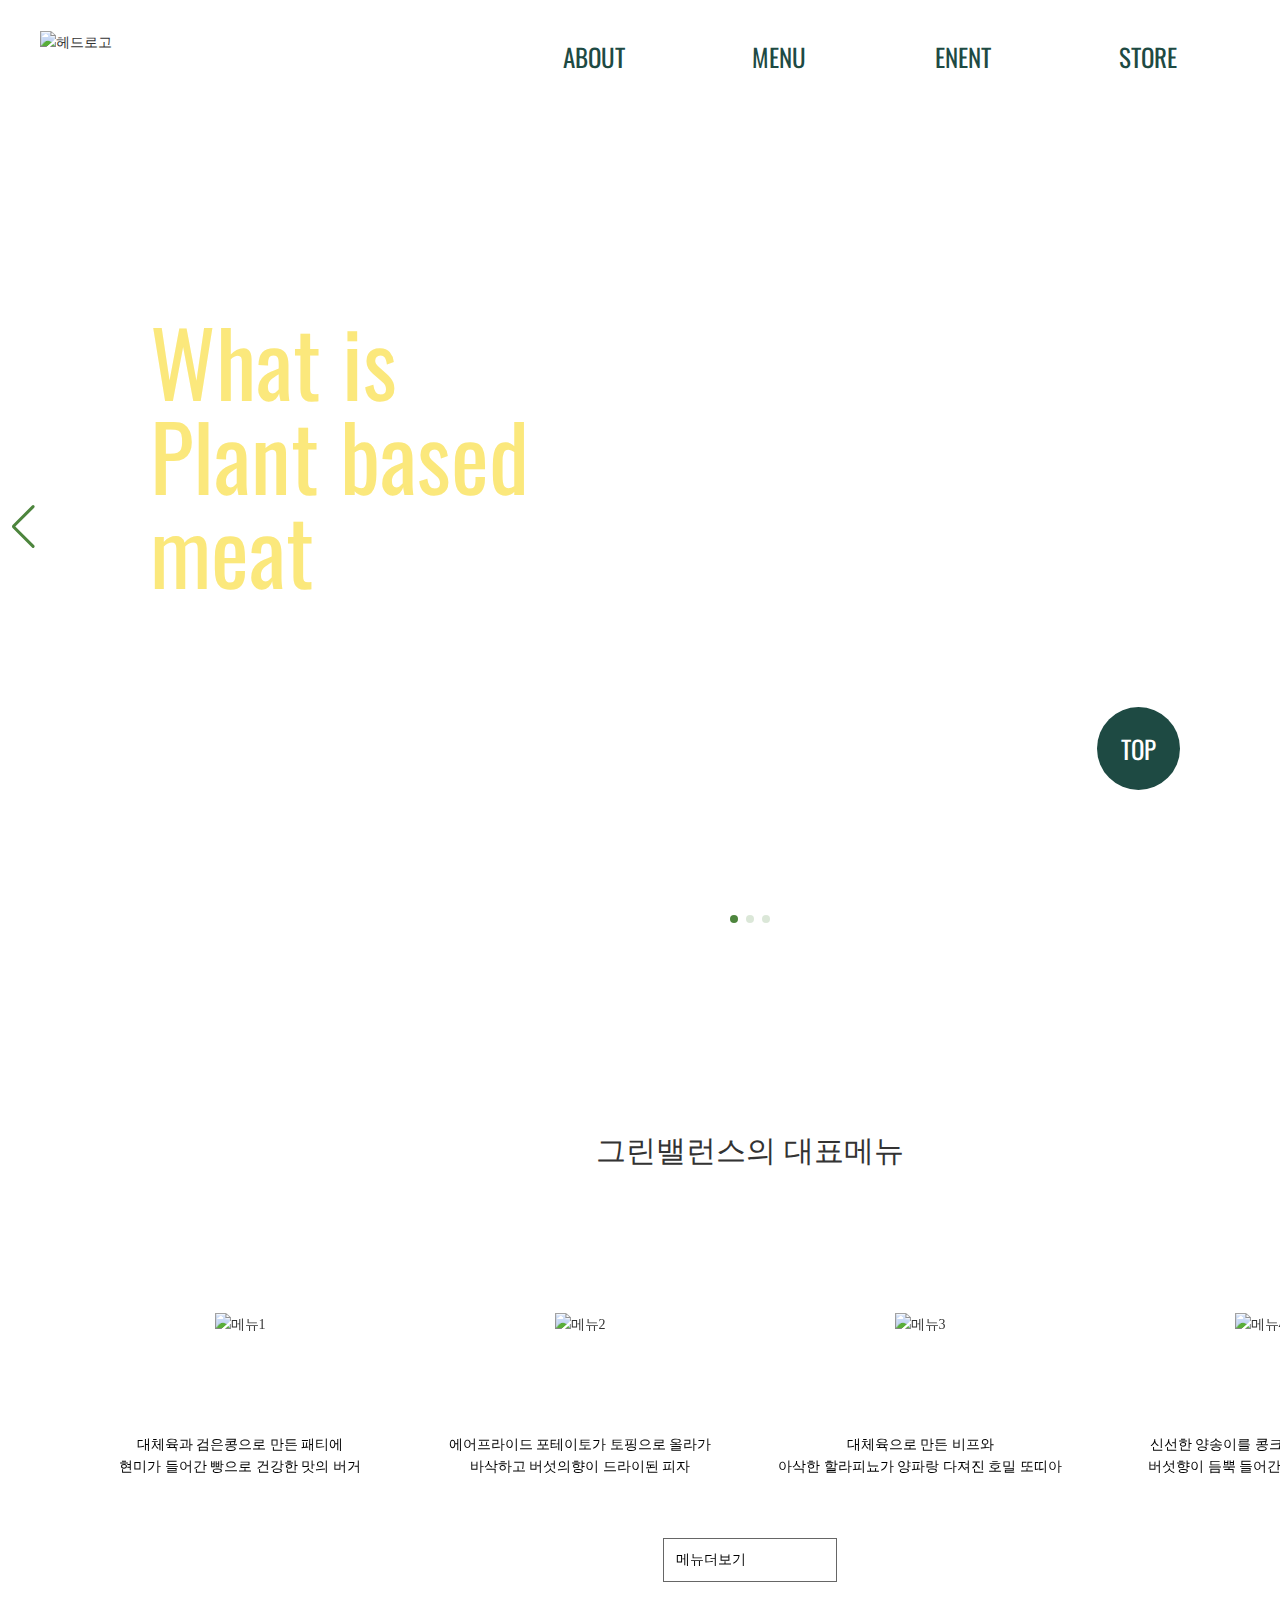
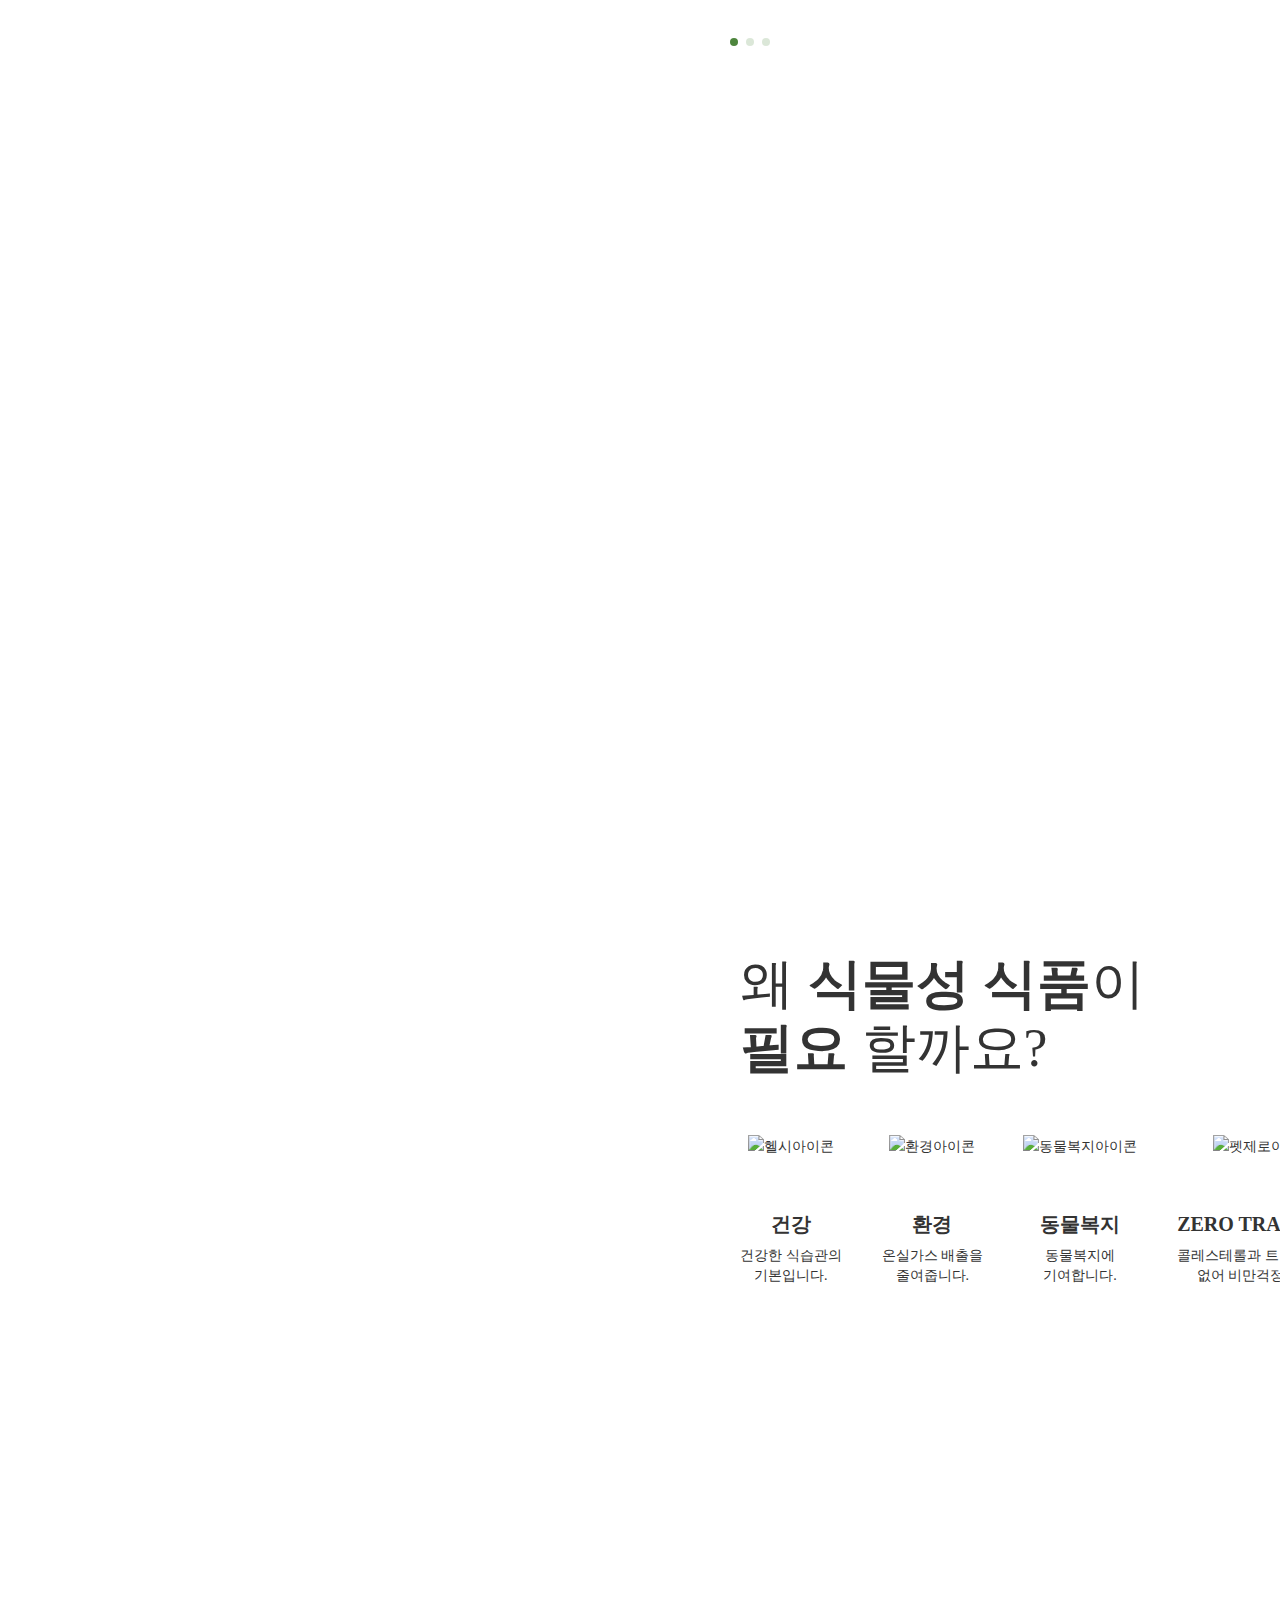
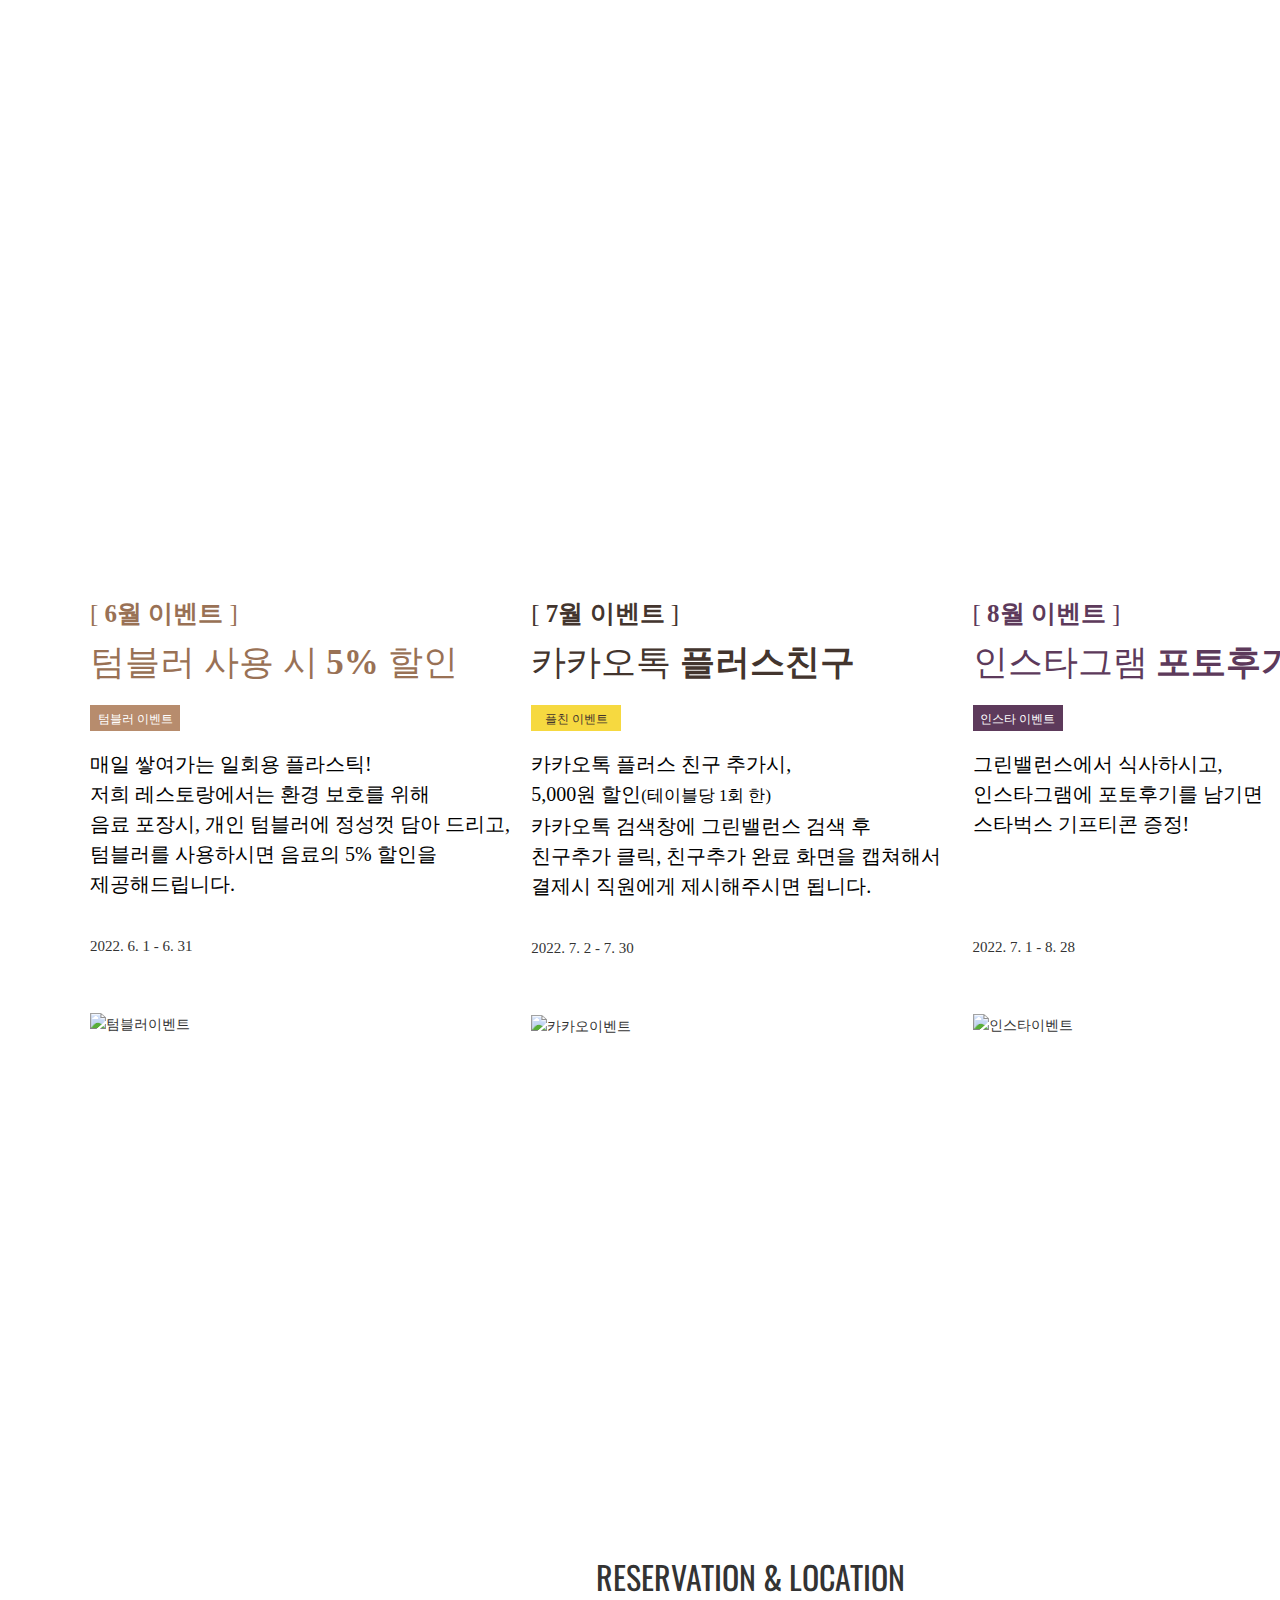
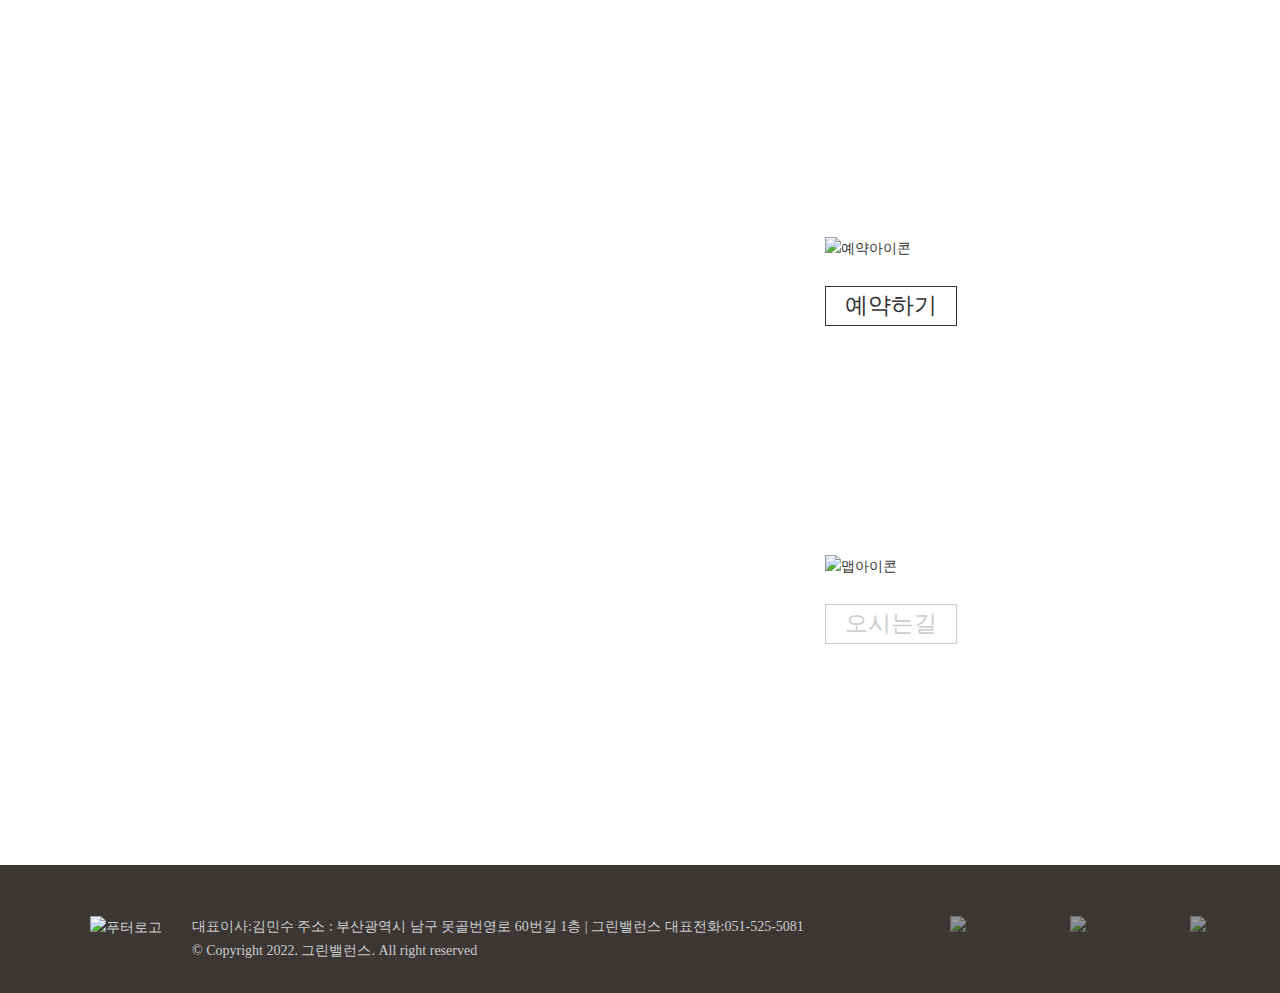
==== index.html @ 31f9ee9e "Add files via upload" ====
<!DOCTYPE html>
<html lang="KO">
<head>
    <meta charset="UTF-8">
    <meta http-equiv="X-UA-Compatible" content="IE=edge">
    <meta name="viewport" content="width=1500">
    <title>그린밸런스</title>

    <!-- Link Swiper's CSS -->
    <link rel="stylesheet" href="https://unpkg.com/swiper/swiper-bundle.min.css" />
    <link rel="shortcut icon" href="images/logo_favicon.png" type="image/x-icon">
    <link rel="preconnect" href="https://fonts.googleapis.com">
    <link rel="preconnect" href="https://fonts.gstatic.com" crossorigin>
    <link href='https://spoqa.github.io/spoqa-han-sans/css/SpoqaHanSansNeo.css' rel='stylesheet' type='text/css'>
    <link href="https://fonts.googleapis.com/css2?family=Gowun+Batang:wght@400;700&family=Oswald:wght@200;300;400;500;600;700&display=swap" 
    rel="stylesheet">
    <!-- aos적용하기 -->
    <link href="https://unpkg.com/aos@2.3.1/dist/aos.css" rel="stylesheet">
    <script src="https://unpkg.com/aos@2.3.1/dist/aos.js"></script>
    <!-- 내 스타일적용은 항상 마직막으로 -->
    <link rel="stylesheet" href="css/main.css">
  </head>
<body>
  <div id="head">
    <div id="head_inner" >
        <div class="logo">
          <a href="index.html"><img src="images/head_logo.png" alt="헤드로고"></a>
        </div><!-- logo -->
        <ul class="gnb clearfix">
            <li><a href="about.html">ABOUT<div class="solid"></div></a>
              <!-- 서브메뉴만들기, a태그 뒤에 만듭니다. -->
              <ul class="sub">
                <li><a href="about.html#b_story">브랜드 스토리</a></li>
                <li><a href="about.html#concept">브랜드 컨셉</a></li>
              </ul>
            </li>
            <li><a href="menu.html">MENU<div class="solid"></div></a>
              <ul class="sub">
                <li><a href="menu.html#sp_menu">스페셜 메뉴</a></li>
                <li><a href="menu.html#main_menu">메인 메뉴</a></li>
                <li><a href="menu.html#beverage">음료 메뉴</a></li>
              </ul>    
            </li>
            <li><a href="event.html">ENENT<div class="solid"></div></a>
            </li>
            <li><a href="store.html">STORE<div class="solid"></div></a>
              <ul class="sub">
                <li><a href="store.html#time">예약하기</a></li>
                <li><a href="store.html#map">오시는 길</a></li>
              </ul>
            </li>
        </ul><!-- gnb -->
    </div><!-- head_inner, 마진오토 -->
</div><!-- head, bg:c -->

    <div class="swiper mb">
        <div class="swiper-wrapper">
          <div class="swiper-slide mb1"><!-- What is~ -->
            <div class="title_box1">
                <h1 class="mb_title">What is <br>
                    Plant based <br>
                    meat</h1>
                <p class="mb_btn"><a href="about.html">VIEW MORE</a></p>
            </div>
        </div><!-- mb1 -->
          <div class="swiper-slide mb2"><!-- 긴가로형, 혁신푸드 -->
            <div class="title_box2">
                <h3 class="sub_title">STANDARDS of SUSTAINABLE</h3>
                <h1 class="mb_title2">건강과 환경의 가치를 지키는 <br>
                    식물성 혁신푸드로 세상을 바꾸는 시간을 <br>
                    선물합니다</h1>
                <p class="mb_btn"><a href="about.html">VIEW MORE</a></p>
            </div>
            </div> <!-- mb2 -->
            <div class="swiper-slide mb3"><!-- 여자모델  -->
              <div class="title_box2">
                  <h1 class="mb_title2">내 몸의 건강을 위한<br>
                    HEALTHY FOOD</h1>                  
                    <h4>식물성 단백질에는 불포화지방도 많이 들어 있는데 <br>
                        혈당을 낮춰 당뇨 및 고혈압, 고지혈증, 심장병 등을 <br>
                        예방하는 데 효과적이다. </h4>
                  <p class="mb_btn"><a href="about.html">VIEW MORE</a></p>
              </div>
              </div> <!-- mb3 -->
          </div><!-- swiper-wrapper -->
        <div class="swiper-button-next"></div>
        <div class="swiper-button-prev"></div>
        <div class="swiper-pagination"></div>        
      </div><!-- swiper mb -->

      <div id="menu">
        <h2 class="title">그린밸런스의 대표메뉴</h2>
        <div class="swiper menu clearfix">
          <div class="swiper-wrapper clearfix">
            <div class="swiper-slide main1"><img src="images/main_menu1.png" alt="메뉴1">
              <h3 class="m_title">대체육 버거</h3>
              <p>
                대체육과 검은콩으로 만든 패티에<br>
                현미가 들어간 빵으로 건강한 맛의 버거
              </p>
            </div>
            <div class="swiper-slide main2"><img src="images/main_menu2.png" alt="메뉴2">
              <h3 class="m_title">포테이토 머슈롬 피자</h3>
              <p>
                에어프라이드 포테이토가 토핑으로 올라가<br>
                바삭하고 버섯의향이 드라이된 피자
              </p>
            </div>
            <div class="swiper-slide main3"><img src="images/main_menu3.png" alt="메뉴3">
              <h3 class="m_title">대체육 비프 또띠아</h3>
              <p>
                대체육으로 만든 비프와<br>
                아삭한 할라피뇨가 양파랑 다져진 호밀 또띠아
              </p>
            </div>
            <div class="swiper-slide main4"><img src="images/main_menu4.png" alt="메뉴4">
              <h3 class="m_title">양송이 크림스프</h3>
              <p>
                신선한 양송이를 콩크림을 끓여내어<br>
                버섯향이 듬뿍 들어간 정성스런 스프
              </p>
            </div>
            <div class="swiper-slide main5"><img src="images/main_menu5.png" alt="메뉴5">
              <h3 class="m_title">대체육 치킨 샐러드</h3>
              <p>
                대체육 치킨이 진짜 치킨같은 식감으로<br>
                다이어터들에게 영양만점 다이어트 푸드로
              </p>
            </div>
            <div class="swiper-slide main6"><img src="images/main_menu6.png" alt="메뉴6">
              <h3 class="m_title">잉글리쉬 블랙퍼스트</h3>
              <p>
                대체육 소시지와 베네딕트 에그,<br>
                토마토를 통채로 구워낸 영양만점 브런치
              </p>
            </div>
        </div> <!-- swiper-wrapper -->
        <div class="swiper-pagination"></div>
        <p>
          <a href="menu.html" class="menu_btn">메뉴더보기</a>
        </p>
    </div><!-- swiper menu -->
    </div><!-- menu -->
    <div id="main_event">
    </div><!-- main_event -->
    <div id="slogan" class="clearfix"><!-- 왜 식물성 식품이 필요하할까? -->
        <div class="s_img">
            <img src="images/avocado.png" alt="아보카도이미지"
            data-aos="zoom-out-right" data-aos-duration="1000" data-aos-delay="100">
        </div><!-- s_img -->
        <div class="s_text">
            <h2>왜 <span>식물성 식품</span>이<br>
                <span>필요</span> 할까요?</h2>
            <ul class="icon">
                <li>
                    <a href="#"><img src="images/healthy_icon.png" alt="헬시아이콘">
                    <h4>건강</h4>
                    <p>건강한 식습관의<br> 
                        기본입니다.</p>
                    </a>
                </li>
                <li>
                    <a href="#"><img src="images/eco_icon.png" alt="환경아이콘">
                    <h4>환경</h4>
                    <p>온실가스 배출을<br> 
                        줄여줍니다.</p>
                    </a>
                </li>
                <li>
                    <a href="#"><img src="images/animalcare_icon.png" alt="동물복지아이콘">
                    <h4>동물복지</h4>
                    <p>동물복지에<br>
                        기여합니다.</p>
                    </a>
                </li>
                <li>
                    <a href="#"><img src="images/fatzero_icon.png" alt="펫제로아이콘">
                    <h4>ZERO TRANS FAT</h4>
                     <p>콜레스테롤과 트렌스지방이<br>
                        없어 비만걱정 ZERO!</p>
                    </a>
                </li>
            </ul><!-- icon -->
        </div><!-- s_text -->
    </div><!-- slogan -->
    <div id="main_slogan"></div><!-- main_slogan -->
    <div id="event"><!-- sns이벤트 배너 -->
      <ul class="cleaefix">
        <li id="zero">
          <p class="event">[<span> 6월 이벤트 </span>]</p>
          <h1 class="e_title">텀블러 사용 시 <span class="bold">5%</span> 할인</h1>
          <p class="box">텀블러 이벤트</p>
          <p class="text">매일 쌓여가는 일회용 플라스틱! <br>
            저희 레스토랑에서는 환경 보호를 위해 <br>
            음료 포장시, 개인 텀블러에 정성껏 담아 드리고, <br>
            텀블러를 사용하시면 음료의 5% 할인을 <br>
            제공해드립니다.</p>
          <p class="date">2022. 6. 1 - 6. 31</p>
          <a href="event.html"><img src="images/event_zero.png" alt="텀블러이벤트"></a>
        </li>
        <li id="kakao">
          <p class="event">[<span> 7월 이벤트 </span>]</p>
          <h1 class="e_title">카카오톡 <span class="bold">플러스친구</span></h1>
          <p class="box">플친 이벤트</p>
          <p class="text">카카오톡 플러스 친구 추가시,<br>
            5,000원 할인<small>(테이블당 1회 한)</small> <br>
            카카오톡 검색창에 그린밸런스 검색 후<br>
            친구추가 클릭, 친구추가 완료 화면을 캡쳐해서<br>
            결제시 직원에게 제시해주시면 됩니다.</p>
          <p class="date">2022. 7. 2 - 7. 30</p>
          <a href="event.html"><img src="images/event_kakako.png" alt="카카오이벤트"></a>
        </li>
        <li id="insta">
          <p class="event">[<span> 8월 이벤트 </span>]</p>
          <h1 class="e_title">인스타그램 <span class="bold">포토후기</span> 이벤트</h1>
          <p class="box">인스타 이벤트</p>
          <p class="text">그린밸런스에서 식사하시고,<br>
            인스타그램에 포토후기를 남기면<br>
            스타벅스 기프티콘 증정!</p>
          <p class="date">2022. 7. 1 - 8. 28</p>
          <a href="event.html"><img src="images/event_insta.png" alt="인스타이벤트"></a>
        </li>
      </ul>
    </div><!-- event, m:a -->

    <div id="store" class="clearfix"><!-- 예약 및 장소 -->
      <div id="store_inner" >
        <h2>RESERVATION & LOCATION</h2>
        <div class="restaurant">
          <a href="#"></a>
        </div>
        <ul class>
          <li class="reserv">
            <img src="images/reserv_icon.png" alt="예약아이콘"><a href="store.html#time" class="btn3">예약하기</a>
          </li>
          <li class="map">
            <img src="images/map_icon.png" alt="맵아이콘"><a href="store.html#map" class="btn4">오시는길</a>
          </li>
        </ul>
      </div><!-- store_inner, p기준-->
    </div><!-- store, m:a -->

    <div id="footer">
      <div id="footer_inner" class="clearfix">
        <!-- <div class="top"><a href="#"><img src="images/top_btn.png" alt="탑버튼"></a></div> -->
        <div class="top"><a href="#">TOP</a></div>
        <ul class="logo">
          <li><img src="images/footer_logo.png" alt="푸터로고"></li>
          <li>대표이사:김민수  주소 : 부산광역시 남구 못골번영로 60번길 1층 | 그린밸런스 대표전화:051-525-5081 <br>
           © Copyright 2022. 그린밸런스. All right reserved</li>
        </ul><!-- logo -->
        <ul class="footer_icon">
          <li><a href="#"><img src="images/insta_icon.png" alt="인스타이이콘"></a></li>
          <li><a href="#"><img src="images/youtube_icon.png" alt="유투브이이콘"></a></li>
          <li><a href="#"><img src="images/ch_icon.png" alt="체널이이콘"></a></li>
          <li><a href="#"><img src="images/face_icon.png" alt="페이스북이이콘"></a></li>
        </ul><!-- footer_icon -->
      </div><!-- footer_inner -->
    </div><!-- footer -->

      <!-- Swiper JS -->
  <script src="https://unpkg.com/swiper/swiper-bundle.min.js"></script>

  <!-- Initialize Swiper -->
  <script>
    var swiper = new Swiper(".mb", {
        navigation: {
				 nextEl: ".swiper-button-next",
				 prevEl: ".swiper-button-prev",
				},
			pagination: {
				el: ".swiper-pagination",
				clickable: true,
				},
			autoplay: {
				delay: 5000,
				disableOnInteraction: false,
			},
			loop: true,/*4번째 이미지에서 다음 키를 누르면 바로 첫번째 이미지가 나오게 한다*/
		  });
		  
  </script>
  <!-- 메뉴 슬라이드 -->
  <script>
      var swiper = new Swiper(".menu", {
      slidesPerView: 4,/* 슬라이드를 몇개로 보이게 할건지 결정 */
      spaceBetween:40,/* 여백을 40px준다는 뜻 */
      pagination: {
          el: ".swiper-pagination",
          clickable: true,
      },
      // autoplay: {
      //   delay: 3000,
      //     // 몇초뒤에 다음 페이지로 넘어가는가?
      //   disableOnInteraction: false,
      // },
      // speed: 1000,
      // //넘길때 넘어가는 속도가 얼마인가? 기본은300
      // // loop: true를 넣으면 하단 동그라미가 많아집니다.
    });
  </script>
  <!-- aos작동용 스크립트 -->
  <script>
    AOS.init();
    </script>
    
</body>
</html>
---- css/main.css ----
@charset "utf-8";
/* font-family: 'Oswald', sans-serif; -영어*/
/* font-family: 'Gowun Batang', serif; -명조*/
/* font-family: 'Spoqa Han Sans Neo', 'sans-serif'; */
@keyframes zoom {
    from{transform:scale(1.1);}
    to{transform:scale(1);}	
  }
  .swiper-slide-active{
    animation:zoom 2s;
  }

*{
    margin: 0;
    padding: 0;
}
a{
    text-decoration: none;    
    color: inherit;

}
ul, ol{
    list-style: none;
}
.clearfix::after{
    content: "";
    display: block;
    clear: both;
}
body{
    font-family: 'Spoqa Han Sans Neo', 'sans-serif';
    /* 폰트를 연결하는 다른방법: 클래스 설정 후, 
     html파일에 클래스명을 넣어서 씁니다. */
    font-size:14px;
    line-height: 24px;
    color:#333;
    min-width:1500px;
}

img, video{
  vertical-align: middle;
/* 이미지 하단 빈틈을 없게 하기, 이미지를 블락시키면, 
텍스트 얼라인이 안먹힘, 그래서 대신 사용한 방법 */
}


/* head */
#head{
  background-color: #fff;   
  position: fixed;
  top: 0;    
  left: 0;
  z-index: 10;
  width: 100%;
}
#head_inner{
  width: 1200px;
  margin: 0 auto;
  text-align: center;
}

#head_inner .logo{
  float: left;
  padding-top: 30px;
  padding-bottom: 20px;
  padding-right: 390px;
}
.gnb{
  display: flex; 
}/* 기준 */
.gnb>li{
  font-family: 'Oswald', sans-serif;
  color: #1e4a43;
  font-size: 24px;
  font-weight: 400;
  padding-top: 45px;
  padding-bottom: 30px;
  width: 25%;
  /*기준이 되는 li아래에 공간을 만들어 줍니다. */
}
/*  하이퍼링크 설정  */
.gnb{
	text-transform:uppercase;
}	
.gnb>li>a{display:block;
		font-size:25px;}
.gnb>li>a:hover{color:#439386;}
.solid{
   width:100px;
		margin:auto;
		margin-top:10px;
		height:5px;
		background:#439386;
		visibility:hidden;
		opacity:0;
		transform:scaleX(0);
		transition-property: opacity, transform;
		transition-duration:0.5s;}
.gnb>li>a:hover .solid{transform:scaleX(1);
						opacity:1;
						visibility:visible;}	

/* sub, 서브메뉴 만들기 */
.sub{
position:absolute;
left:50%;
transform: translateX(-50%) scaleY(0);
top:100%;
width:100%;
z-index: 10;
}
.sub li a{
display: block;
background-color:rgba(0, 0, 0, 0.5);
font-size:14px;
font-weight: 400;
padding: 5px 0;
color:#fff;
transform: scaleX(0.95);/* 글자 가로로 축고 */
}
.sub li a:hover{
transition: color, background 0.5s;
}
.gnb>li{
position:relative;
}

/*css로 서브메뉴 움직이면서 나타나게 만들기*/
.sub{
opacity:0;/*완전투명상태*/
transform: translateX(-50%) scaleY(0);
/*높이를 0으로 만듦*/
transform-origin: top;
/*변형기준점을 top으로 변경해줌,
hover가 있는 선택자에 사용하지 않습니다.*/
}
.gnb>li:hover>.sub{
opacity: 1;
transform: translateX(-50%) scaleY(1);
}
.gnb>li>.sub{
transition:all 0.5s;
/* 사라질때도 부드럽게~ */
}

/* swiper mb */
.mb{
    margin-top: 114px;
}
/* 메뉴는 고정이므로, mb에 마진을 줘야합니다. */

.mb1{
    background-image: url(../images/mb_banner1.jpg);
    background-position: center;
    background-repeat: no-repeat;
    height: 825px;
}
.mb2{
    background-image: url(../images/mb_banner2.jpg);
    background-position: center;
    background-repeat: no-repeat;
    height: 825px;
}
.mb3{
    background-image: url(../images/mb_banner3.jpg);
    background-position: center;
    background-repeat: no-repeat;
    height: 825px;
}
.mb img{
    width:100%;
  }
  .mb .swiper-button-next,
  .mb .swiper-button-prev{
    color:rgb(77, 133, 61);
  }
  .mb .swiper-pagination>span{
    background-color: rgb(77, 133, 61);
  }
  /* What is~*/
.title_box1{
    width: 1200px;
    margin: 0 auto;
    padding-top: 200px;
}
/* 긴가로형, 혁신푸드/여자모델 */
.title_box2{
    width: 1200px;
    margin: 0 auto;
    padding-top: 200px;
}
/* 영어타이틀 */
.mb_title{
    color: #fbe87c;
    font-family: 'Oswald', sans-serif;
    font-weight: 400;
    font-size: 90px;
    line-height: 94px;
}
/* 한글타이틀 */
.mb_title2{
    color: #fff;
    font-family: 'Spoqa Han Sans Neo', 'sans-serif';
    font-weight: 600;
    font-size: 60px;
    line-height: 80px;
    padding-top: 35px;
}
/* 메인배너의 뷰모어 버튼 */
.mb_btn{
    color: #fff;
    font-family: 'Oswald', sans-serif;
    font-weight: 300;
    border: 1px solid #fff;
    display: inline-block;
    padding: 5px 10px;
    width: 120px;
    background-image: url(../images/viewmore_btn2.png);
    background-position: 80px center;
    background-repeat: no-repeat;
    margin-top: 70px;
}
.mb_btn:hover{
    background-position: 86px center;
}
.mb_btn{
  transition: all 0.5s;
}

.mb_btn2 img{
    width: 100%;
}
.title_box2 h4{
    color: #fff;
    font-size: 18px;
    font-weight: 200;
    padding-top: 25px;
}
/* 영어 서브타이틀 */
.sub_title{
    color: #fff;
    font-family: 'Oswald', sans-serif;
    font-size: 27px;
    font-weight: 200;
    border-bottom: 2px solid #eee;
    display: inline-block;
    line-height: 40px;
}
/* menu, 그린밸런스의 대표메뉴  */
#menu{
    margin: 0 auto;
    width: 1320px;
    text-align: center;
    margin-bottom: 200px;
  }
.title{
    padding-top: 200px;
    padding-bottom: 50px;
    font-size: 30px;
    font-weight: 500;
}
.m_title{
    font-size: 20px;
    font-weight: 400;
    color: #fff;
}
.menu p{
    font-weight: 400;
    font-size: 14px;
    line-height: 22px;
    padding-top: 20px;
    padding-bottom: 30px;
    color: #000;
}
.menu_btn{
  display: inline-block;
  border: 1px solid #666;
  padding: 10px 20px 10px 12px;
  margin-bottom: 50px;
  width: 140px;
  background-image: url(../images/fork_icon.png);
  background-position: 85px center;
   /* 메뉴더보기 버튼 모양이 잘 안잡힐때는 포지션으로 조절 */
  background-repeat: no-repeat;
  text-align: left;
  vertical-align: center;
}
.menu_btn:hover{
  background-image: url(../images/fork_icon.png);
  background-position: 95px;
 }
 .menu_btn{
  transition: all 0.6s;
}
.menu .swiper-pagination>span{
    background-color: rgb(77, 133, 61);
  }
  .main1{
    background-image: url(../images/bg1.png);
    background-repeat: no-repeat;
    background-position: center top;
    background-size: 100%;
  }
  .main2{
    background-image: url(../images/bg2.png);
    background-repeat: no-repeat;
    background-position: center top;
    background-size: 100%;
  }
  .main3{
    background-image: url(../images/bg3.png);
    background-repeat: no-repeat;
    background-position: center top;
    background-size: 100%;
  }
  .main4{
    background-image: url(../images/bg4.png);
    background-repeat: no-repeat;
    background-position: center top;
    background-size: 100%;
  }
  .main5{
    background-image: url(../images/bg5.png);
    background-repeat: no-repeat;
    background-position: center top;
    background-size: 100%;
  }
  .main6{
    background-image: url(../images/bg2.png);
    background-repeat: no-repeat;
    background-position: center top;
    background-size: 100%;
  }
  /* 음식이미지 */
  .menu img{
    padding-top: 100px;
    padding-bottom: 43px;
  }
  .menu img:hover{
    transform: scale(1.08);
  }
  .menu img{
    transition: all 0.5s;
  }

  #menu p{
    margin-top: 10px;
  }

  /* main_event*/
  #main_event{
    background-image: url(../images/main_family.png);
    background-repeat: no-repeat;
    background-position: center;
    height: 490px;
    width: 100%;
    margin:  0 auto;
    margin-bottom: 200px;
  }

  /* slogan :왜 식물성 식품이 필요할까?텍스트 */
  #slogan{
    width: 1400px;
    margin: 0 auto;
  }
  /* 아보카도 이미지 */
  .s_img{
    float: left;
    height: 499px;
    width: 639px;
  }
  .s_text{
    float: right;
    width: 710px;
  }
  .s_text h2{
    font-size: 54px;
    line-height: 64px;
    font-weight: 300;
    padding-bottom: 54px;
  }
  span{
    font-weight: 600;
  }
  .icon{
    display: flex;
    align-items: flex-end;
    /* 원래는 위쪽 기준인데, 아래쪽 기준으로 맞추는 방법 */
  }

  .icon li{
    text-align: center;
    padding-right: 40px;
  }
  .icon h4{
    padding-top: 53px;
    padding-bottom: 10px;
    font-size: 20px;
    font-weight: bold;
  }
  .icon p{
    line-height: 20px;
    font-weight: 400;
  }
  .icon a:hover img{
    opacity: 70%;
    transform: translateY(-10px);
  }
  .icon a img{
    transition: all 0.5s;
  }

  /* main_slogan */
  #main_slogan{
    background-image: url(../images/main_slogan.jpg);
    background-position: center;
    background-repeat: no-repeat;
    height: 451px;
    width: 100%;
    margin-top: 100px;
    margin-bottom: 200px;
  }

  /* event, sns이벤트 배너 */
  #event{
    width: 1320px;
    margin: 0 auto;
  }
  #event ul{
    display: flex;
    justify-content: space-between;
  }
  #event ul li{
    display: block;
  }
  .bold{
    font-weight: 700;
  }
  .event{
    font-size: 25px;
  }
  .box{
    font-size: 12px;
    font-weight: 500;
    display: inline-block;
    text-align: center;
    width: 90px;
    padding-top: 2px;

  }
  .e_title{
    padding-top: 25px;
    padding-bottom: 30px;
    font-weight: 300;
    font-size: 35px;
  }
  .date{
    padding-bottom: 17px;
    font-size: 15px;
    font-weight: 500;
  }
  .text{
    padding-top: 18px;
    padding-bottom: 35px;
    font-size: 20px;
    line-height: 30px;
    color: #000;
    font-weight: 300;
  }
  .date{
    padding-bottom: 54px;
  } 
  #zero .event{
     color: #997155;
   }
   #zero .e_title{
    color: #997155;
  }
   #zero .box{
    background-color: #b78c6d;
    color: #fff;
   }
   #kakao .event{
    color: #43352e;
  }
  #kakao .e_title{
    color: #43352e;
  }
  #kakao .box{
   background-color: #f6d940;
   color: #43352e;
  }
  #insta .event{
    color: #5d3a5b;
  }
  #insta .e_title{
    color: #5d3a5b;
  }
  #insta .box{
   background-color: #5d3a5b;
   color: #fff;
  }
  #insta> .date{
    padding-top: 61px;
  }
  #event ul li:hover a img{
    transform: scale(1.1, 1.1); 
  }
  #event ul li a img{
    transition: all 0.5s;
  }/* 트랜지션을 할때는, 나갈때도 부드럽게 하기 위해서,
    transform이 들어간 동일 선택자를 복사해서,
    호버만 삭제 후, 적용해준다.*/
  #event ul li>a{
    overflow: hidden;
    display: block;
    width: 428px;
    height: 351px;
  }  
 
  /* store: 예약 및 장소 */
  #store{
    margin: 0 auto;
    width: 1320px;
    height: 1100px;
    /* 포지션으로 높이를 잡았을때는, 클픽이 안먹힘, 
    그래서 꼭 높이를 지정해줄것!! */
  }
  #store_inner{
    position: relative;
  }
  #store h2{
    font-weight: 400;
    font-size: 32px;
    text-align: center;
    font-family: 'Oswald', sans-serif;
    padding-top: 200px;
  }
  .restaurant{
    background-image: url(../images/reserv1.png);
    background-repeat: no-repeat;
    width: 669px;
    height: 620px;
    /* background-image가 적용될 공간을 설정해야 호버가 같이 먹힙니다. */
    position: absolute;
    left: 0;
    top: 330px;
  }
  .restaurant a{
    display: block;
    width: 100%;
    height: 100%;
    /* 내용이 없어서 a태그가 안 먹힐때 쓰는방법 */
  }
  .restaurant:hover{
    background-image: url(../images/reserv1_1.png);
    transition: all 0.6s;
  }
  .restaurant{
    transition: all 0.6s;
  }
  #store .title{
    text-align: center;
  }
  /* .reserv{
    background-image: url(../images/reserv2.png);
    background-position: center center;
    width: 620px;
    height: 302px;
    position: absolute;
    right: 0;
    top: 330px;
  }
  
  .reserv:hover{
    background-size: 120%;
  } 
  bg를 움직이고 싶을땐, bg사이즈를 조절합니다.
  그리고 bg에 호버시 트랜지션은 안먹힙니다.*/
  .reserv{
    background-image: url(../images/reserv2.png);
    width: 620px;
    height: 302px;
    position: absolute;
    right: 0;
    top: 330px;
  }
  .reserv:hover img{
    transform: scale(1.3, 1.3) translateY(-15px); 
  }
  .reserv img{
    transition: all 0.5s;
  }
  .reserv a:hover{
    background-color: #e3a200;
    color: #fff;
    border: none;
  }
  .map{
    background-image: url(../images/map.png);
    width: 620px;
    height: 302px;
    position: absolute;
    right: 0;
    top: 648px;
  }
  .map:hover img{
    transform: scale(1.3, 1.3) translateY(-15px); 
  }
  .map img{
    transition: all 0.5s;
  }
  .map a:hover{
    background-color: #238173;
    color: #fff;
    border: none;
  }
  .btn3{
    display: inline-block;
    text-align: center;
    width: 130px;
    font-size: 23px;
    font-weight: 500;
    border: 1px solid #333;
    padding: 7px 0;
    margin-left: 35px;
    margin-top: 25px;
  }
  .btn4{
    display: inline-block;
    text-align: center;
    width: 130px;
    font-size: 23px;
    font-weight: 500;
    border: 1px solid #ccc;
    color: #ccc;
    padding: 7px 0;
    margin-left: 35px;
    margin-top: 25px;
  }
  .reserv img{
    display: block;
    padding-top: 142px;
    padding-left: 35px;
  }
  .map img{
    display: block;
    padding-top: 142px;
    padding-left: 35px;
  }

  /* footer */
#footer{
  background-color: #3c3734;
}
#footer_inner{
  width: 1320px;
  margin: 0 auto;
  position: relative;
  padding-bottom: 30px;
}
.logo li{
  float: left;
  color: #ccc;
  padding-top: 50px;
  padding-right: 30px;
}
.footer_icon li{
  float: left;
  padding-left: 20px;
  padding-bottom: 20px;
}
.footer_icon{
  float: right;
}
.footer_icon a{
  display: block;
  padding-top: 50px;
  border-radius: 20%;
}
.footer_icon li:nth-child(4){
  padding-right: 0;
}
.footer_icon li img{
  opacity: 50%;
}
.footer_icon li a:hover img{
  opacity: 100%;
  transform: translateY(-10px);
  /* box-shadow: 0 5px 5px rgb(255, 255, 255, 15%); */
  /* 그림자를 따로 만들어야 되려나? */
}
.footer_icon li:hover{
  background-image: url(../images/sahdow.png);
  background-repeat: no-repeat;
  background-position:10px bottom;
}
.footer_icon li a img{
  transition: all 0.5s;
}
.top{
  position: fixed;  
  bottom: 110px;
  right: 100px;
  /* 포지션+보텀+레프트 수치는 세트로~ */
}
.top a{
  background-color: #1e4a43;
  color: #fff;
  border-radius: 50%;
  width: 83px;
  font-family: 'Oswald', sans-serif;
  font-size: 25px;    
  text-align: center;
  line-height: 83px;
  display: inline-block;
}

.top a:hover{
  background-color: #238173;
  color: #fff;
}
.top a{
  transition: all 0.5s;
}
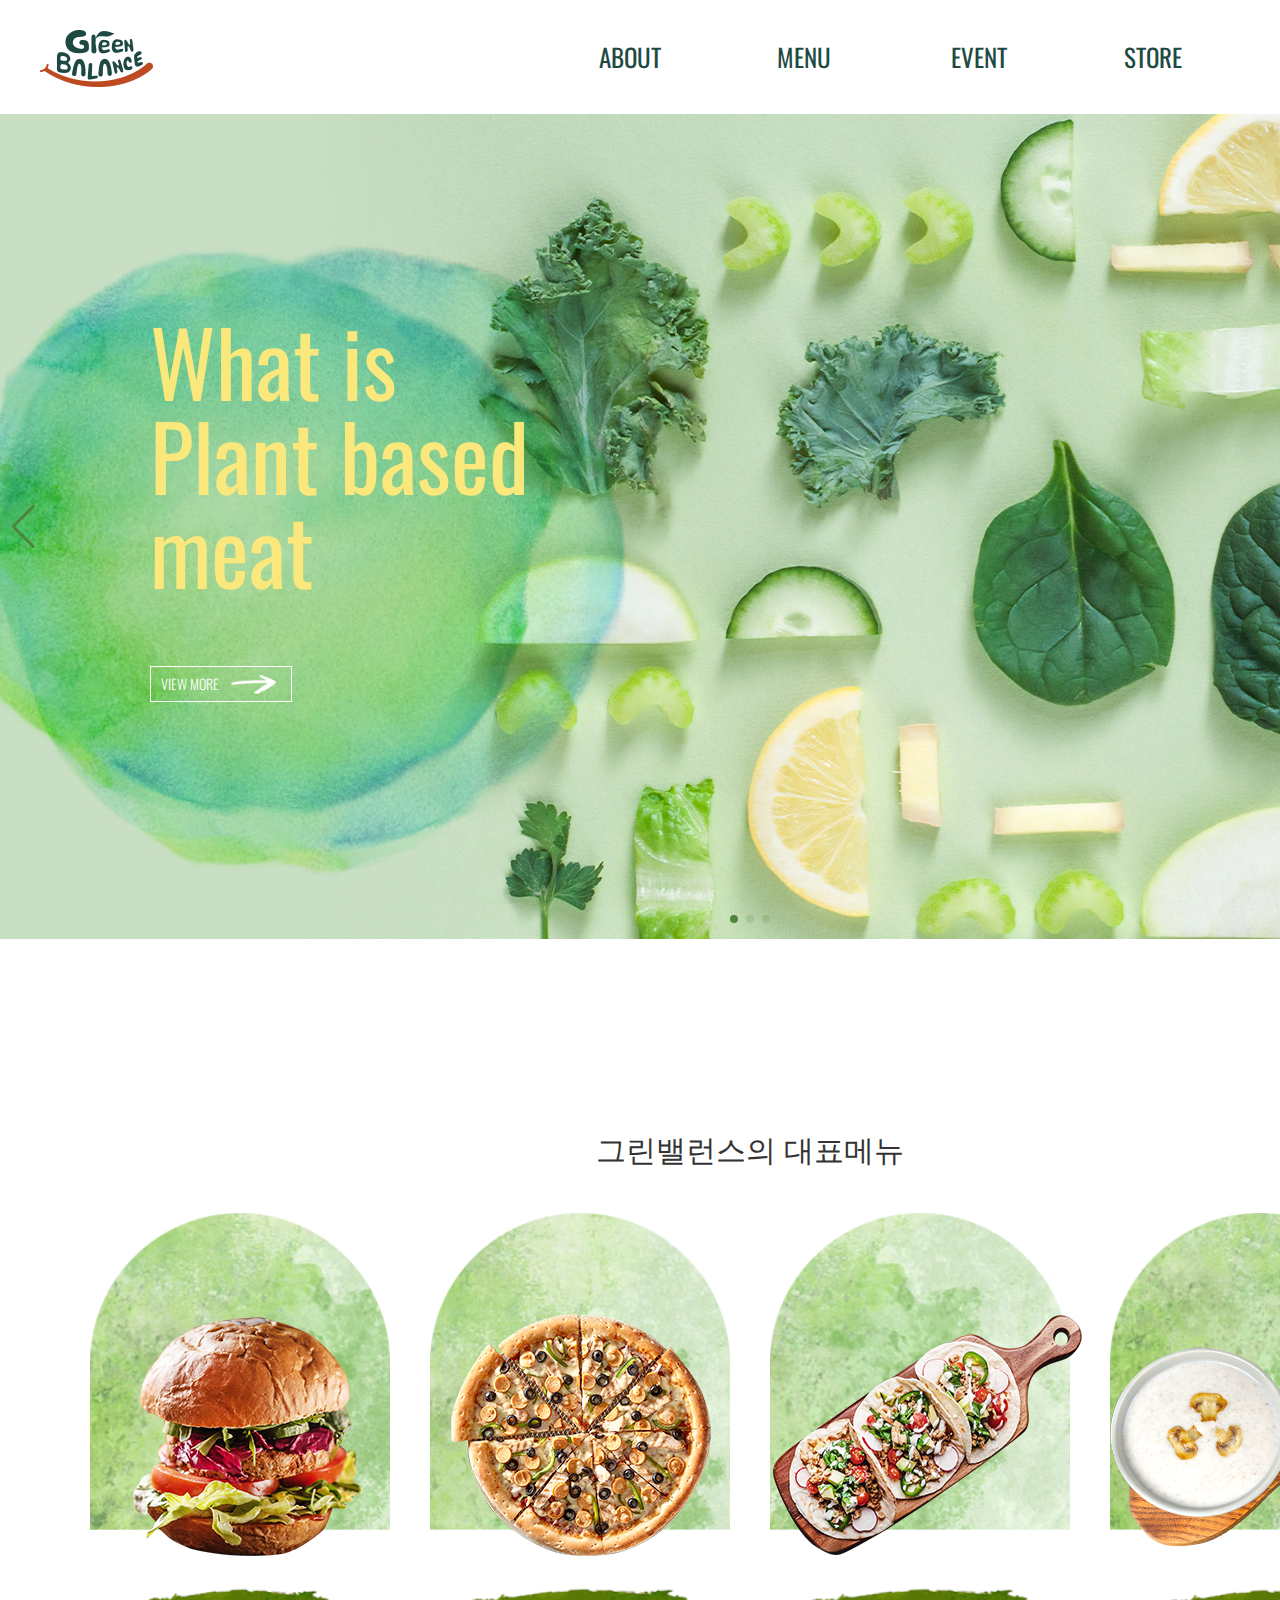
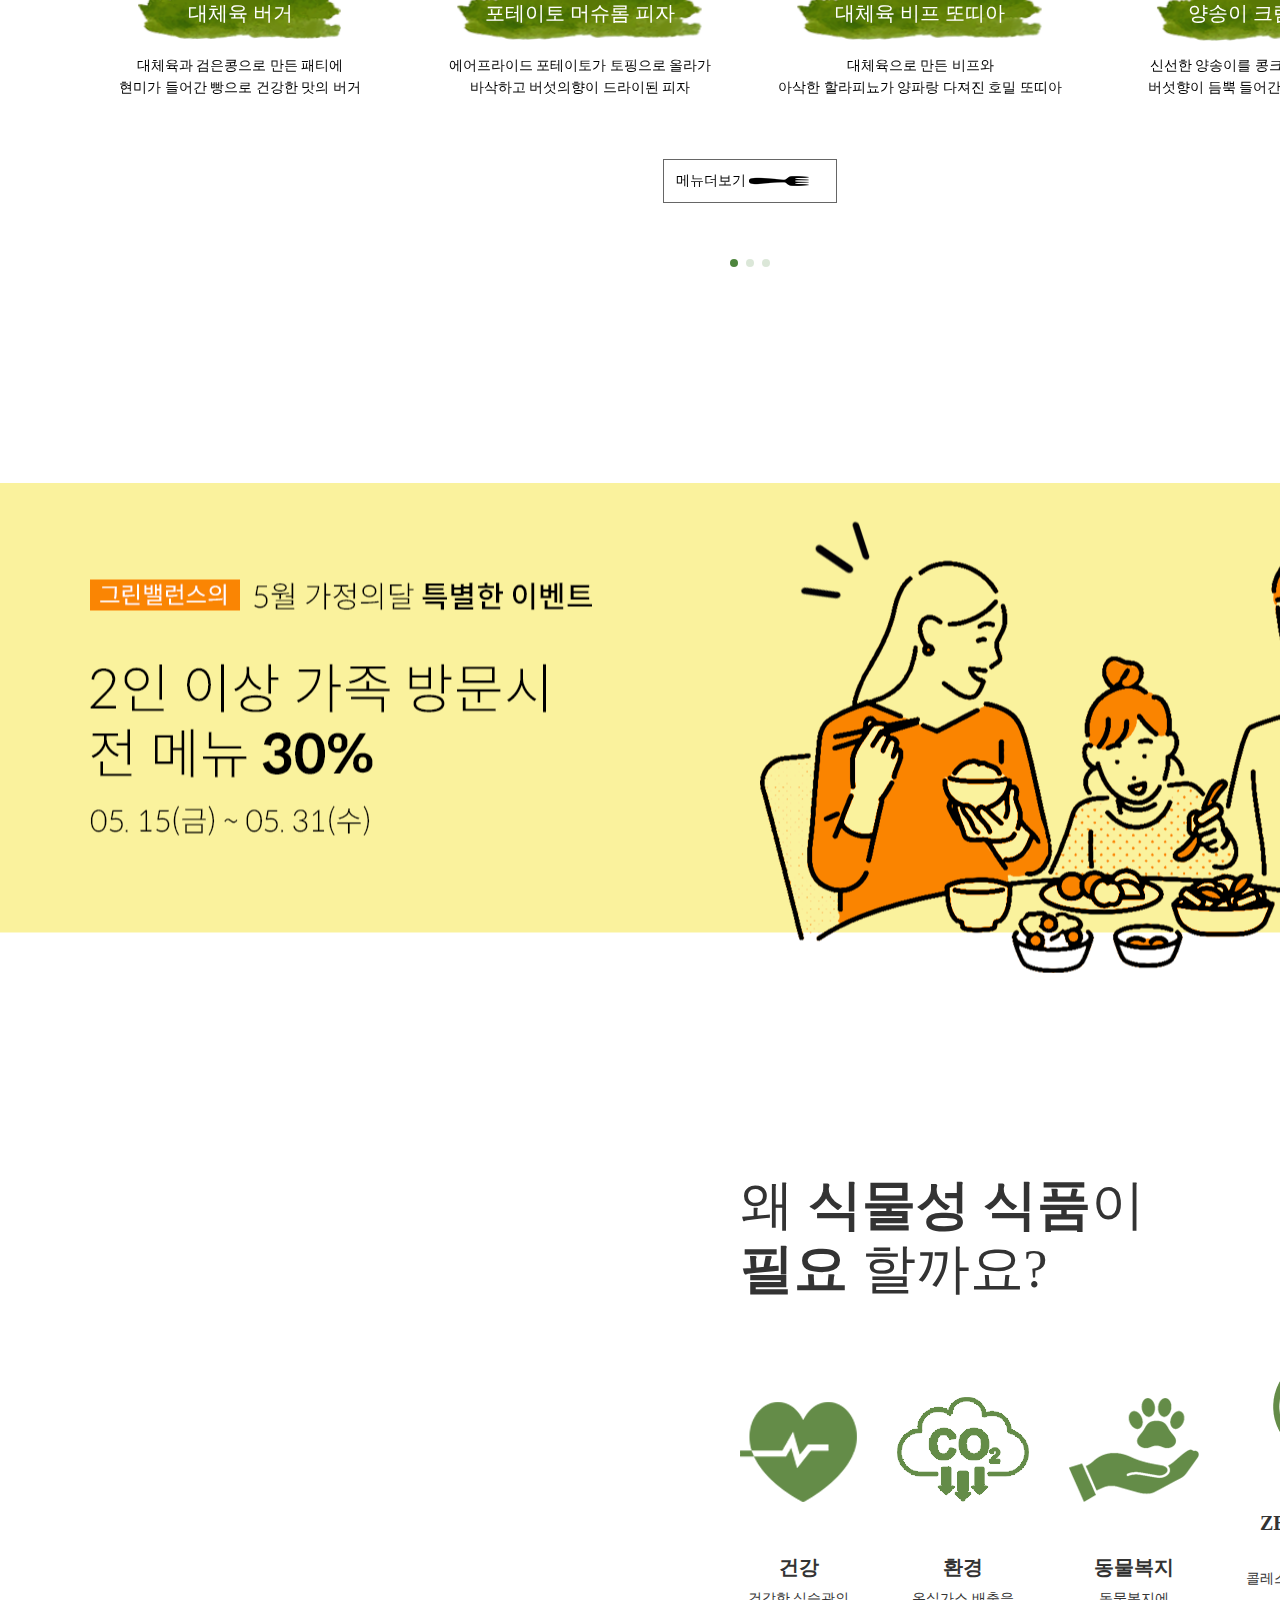
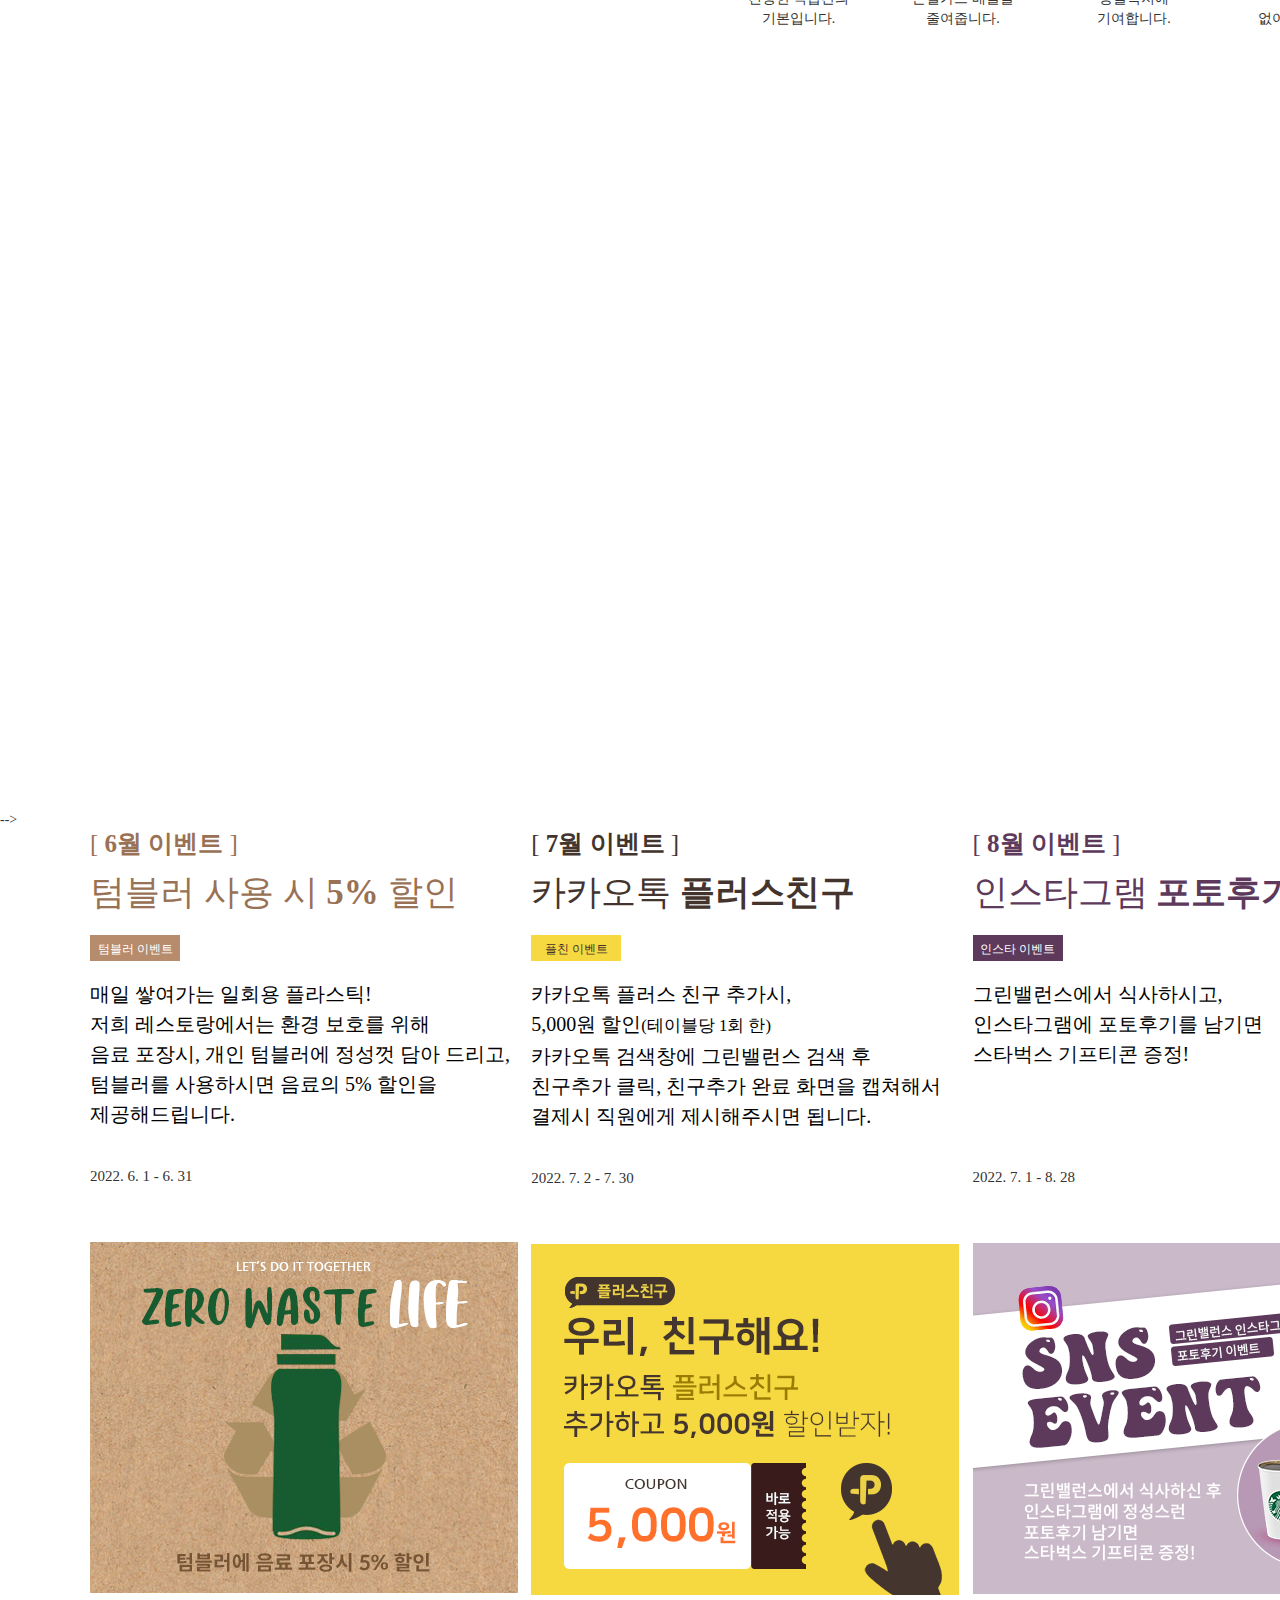
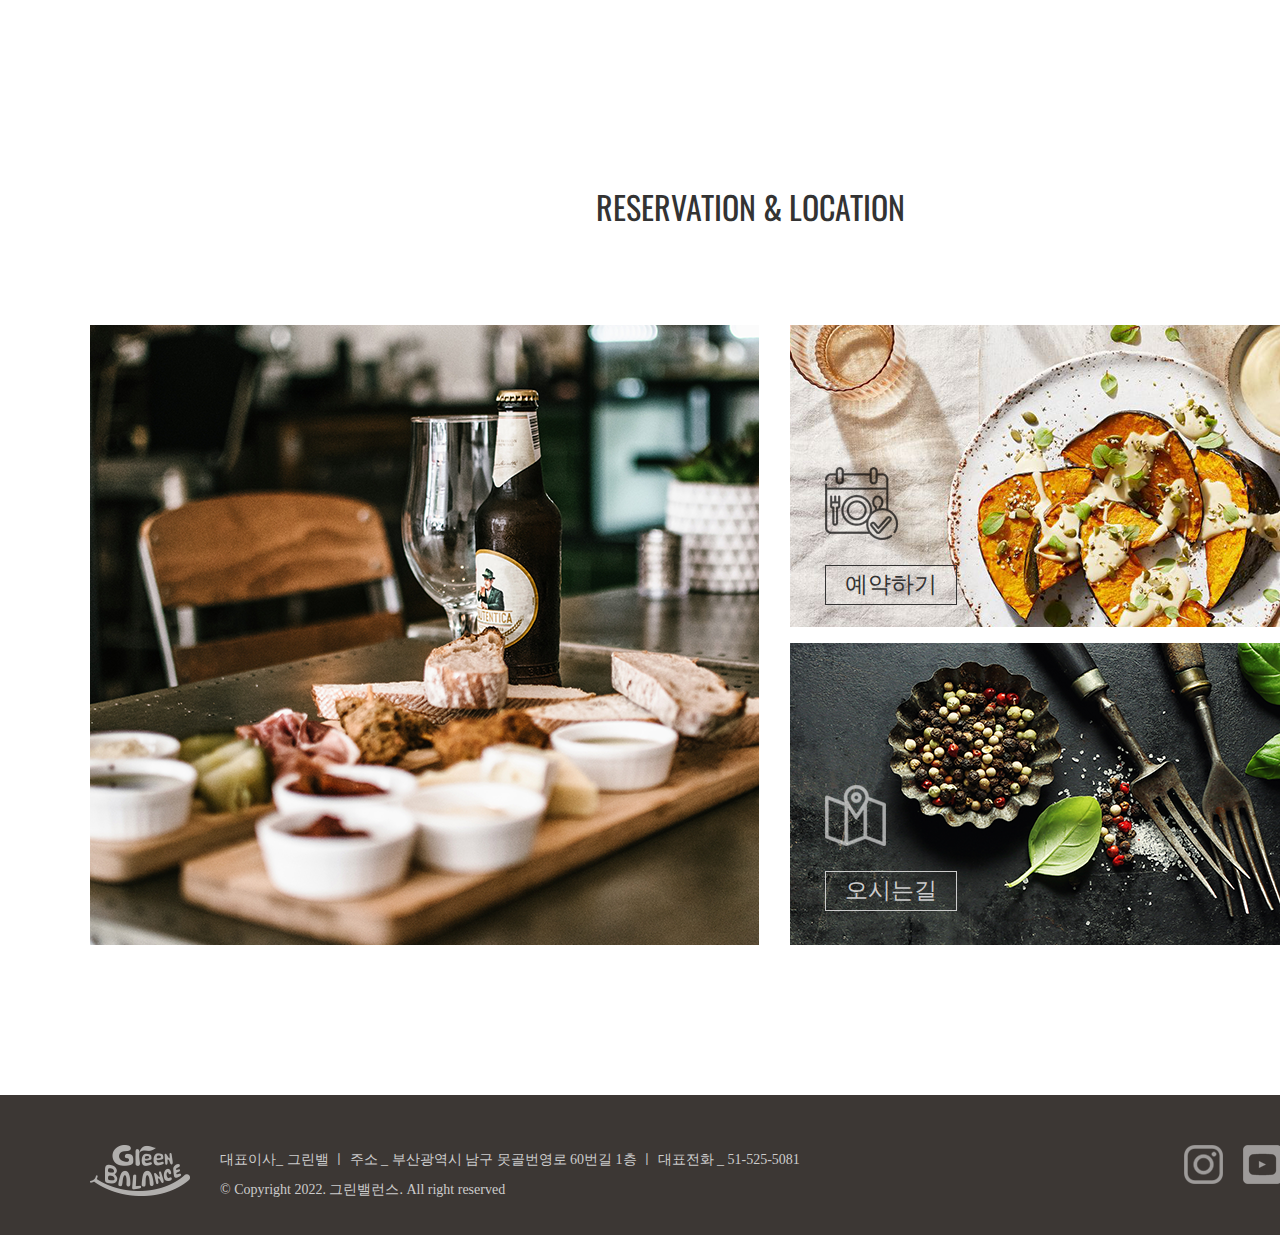
==== commit 61f25532: "Add files via upload" ====
--- a/index.html
+++ b/index.html
@@ -4,6 +4,11 @@
     <meta charset="UTF-8">
     <meta http-equiv="X-UA-Compatible" content="IE=edge">
     <meta name="viewport" content="width=1500">
+    <!-- 카카오톡용 이미지 변경해주기 -->
+    <meta property="og:image" content="./images/kakao_logo.png">
+    <meta property="og:title" content="그린밸런스">
+    <meta property="og:description" content="Plant_base meat 레스토랑"> 
+    
     <title>그린밸런스</title>
 
     <!-- Link Swiper's CSS -->
@@ -17,7 +22,7 @@
     <!-- aos적용하기 -->
     <link href="https://unpkg.com/aos@2.3.1/dist/aos.css" rel="stylesheet">
     <script src="https://unpkg.com/aos@2.3.1/dist/aos.js"></script>
-    <!-- 내 스타일적용은 항상 마직막으로 -->
+    <!-- 내 스타일적용은 항상 마지막으로 -->
     <link rel="stylesheet" href="css/main.css">
   </head>
 <body>
@@ -41,7 +46,7 @@
                 <li><a href="menu.html#beverage">음료 메뉴</a></li>
               </ul>    
             </li>
-            <li><a href="event.html">ENENT<div class="solid"></div></a>
+            <li><a href="event.html">EVENT<div class="solid"></div></a>
             </li>
             <li><a href="store.html">STORE<div class="solid"></div></a>
               <ul class="sub">
@@ -60,7 +65,7 @@
                 <h1 class="mb_title">What is <br>
                     Plant based <br>
                     meat</h1>
-                <p class="mb_btn"><a href="about.html">VIEW MORE</a></p>
+                <a href="about.html"><p class="mb_btn">VIEW MORE</p></a>
             </div>
         </div><!-- mb1 -->
           <div class="swiper-slide mb2"><!-- 긴가로형, 혁신푸드 -->
@@ -69,7 +74,7 @@
                 <h1 class="mb_title2">건강과 환경의 가치를 지키는 <br>
                     식물성 혁신푸드로 세상을 바꾸는 시간을 <br>
                     선물합니다</h1>
-                <p class="mb_btn"><a href="about.html">VIEW MORE</a></p>
+                <a href="about.html"><p class="mb_btn">VIEW MORE</p></a>
             </div>
             </div> <!-- mb2 -->
             <div class="swiper-slide mb3"><!-- 여자모델  -->
@@ -79,7 +84,7 @@
                     <h4>식물성 단백질에는 불포화지방도 많이 들어 있는데 <br>
                         혈당을 낮춰 당뇨 및 고혈압, 고지혈증, 심장병 등을 <br>
                         예방하는 데 효과적이다. </h4>
-                  <p class="mb_btn"><a href="about.html">VIEW MORE</a></p>
+                  <a href="about.html"><p class="mb_btn">VIEW MORE</p></a>
               </div>
               </div> <!-- mb3 -->
           </div><!-- swiper-wrapper -->
@@ -183,7 +188,15 @@
             </ul><!-- icon -->
         </div><!-- s_text -->
     </div><!-- slogan -->
-    <div id="main_slogan"></div><!-- main_slogan -->
+    <!-- <div id="main_slogan">이미지로 만든배경 배경</div> -->
+    <div id="main_slogan">
+      <div class="story">
+        <h1>Good in more than just taste</h1>
+      <p>우리는 <span>건강한 재료</span>를 사용합니다.<br>
+        동물성 지방을 배재한 <span>100% 콩</span>으로 만든 크림소스와 <br>
+      <span>대체육</span>으로 만든 고기를 제공하여 <span>맛</span>은 물론 <span>음식의 건강함</span>을 추구합니다.</p>
+      </div>
+    </div><!-- 배경 어태치드하기. main_slogan --> -->			
     <div id="event"><!-- sns이벤트 배너 -->
       <ul class="cleaefix">
         <li id="zero">
@@ -227,7 +240,7 @@
       <div id="store_inner" >
         <h2>RESERVATION & LOCATION</h2>
         <div class="restaurant">
-          <a href="#"></a>
+          <a href="#"><span></span></a>
         </div>
         <ul class>
           <li class="reserv">
@@ -245,10 +258,10 @@
         <!-- <div class="top"><a href="#"><img src="images/top_btn.png" alt="탑버튼"></a></div> -->
         <div class="top"><a href="#">TOP</a></div>
         <ul class="logo">
-          <li><img src="images/footer_logo.png" alt="푸터로고"></li>
-          <li>대표이사:김민수  주소 : 부산광역시 남구 못골번영로 60번길 1층 | 그린밸런스 대표전화:051-525-5081 <br>
-           © Copyright 2022. 그린밸런스. All right reserved</li>
-        </ul><!-- logo -->
+            <li><img src="images/footer_logo.png" alt="푸터로고"></li>
+            <li>대표이사_ 그린밸  ㅣ  주소 _ 부산광역시 남구 못골번영로 60번길 1층  ㅣ  대표전화 _ 51-525-5081 <br>
+             © Copyright 2022. 그린밸런스. All right reserved</li>
+          </ul><!-- logo -->
         <ul class="footer_icon">
           <li><a href="#"><img src="images/insta_icon.png" alt="인스타이이콘"></a></li>
           <li><a href="#"><img src="images/youtube_icon.png" alt="유투브이이콘"></a></li>
--- a/css/main.css
+++ b/css/main.css
@@ -409,9 +409,24 @@
   .icon a img{
     transition: all 0.5s;
   }
+  .icon a:hover h4{
+    color: #486d2e;
+    transform: translateY(-10px);
+  }
+  .icon a h4{
+    transition: all 0.5s;
+  }
+  .icon a:hover p{
+    color: #486d2e;
+    transform: translateY(-10px);
+  }
+  .icon a p{
+    transition: all 0.5s;
+  }
+
 
   /* main_slogan */
-  #main_slogan{
+  /* #main_slogan{
     background-image: url(../images/main_slogan.jpg);
     background-position: center;
     background-repeat: no-repeat;
@@ -419,6 +434,36 @@
     width: 100%;
     margin-top: 100px;
     margin-bottom: 200px;
+  } */
+  #main_slogan{
+    background:url(../images/main_slogan_stached.jpg) no-repeat center center fixed;
+    height:451px;
+    color:#fff;
+    margin-top: 135px;
+    margin-bottom: 150px;
+    /* text-align: center; 글자 위치를 가운데로~*/
+  }
+  .story{
+    margin: auto;
+    width: 1700px;
+  }
+  .story h1{
+    font-family: 'Oswald', sans-serif;
+    font-size:90px;
+    letter-spacing: 3px;
+    line-height:50px;
+    padding-top:97px;
+    padding-bottom: 65px;
+    font-weight: 400;
+  }
+  .story p{
+    letter-spacing: 3px;
+    font-size: 32px;
+    font-weight: 100;
+    line-height: 46px;
+  }
+  .story span{
+    font-weight: 700;
   }
 
   /* event, sns이벤트 배너 */
@@ -559,6 +604,32 @@
   .restaurant{
     transition: all 0.6s;
   }
+    .restaurant span{position:absolute;
+      top:50%;
+      left:0;
+      transform:translateY(-50%);
+      display:none;
+      width:100%;
+      font-size:30px;
+      color:#fff;
+      font-weight:bold;
+      text-align:center;}
+    .restaurant::before, .restaurant::after{
+      content:' ';
+      position:absolute;
+      top:50%;
+      left:50%;
+      width:95%;
+      height:95%;
+      transform:translate(-50%,-50%);
+      transition:all 0.8s;}
+    .restaurant::before{border-top:3px solid #fff;border-bottom:3px solid #fff;
+    width:0;}
+    .restaurant::after{border-left:3px solid #fff;border-right:3px solid #fff;
+    height:0;}
+   
+    .restaurant:hover::before{width:95%;}
+    .restaurant:hover::after{height:95%;}
   #store .title{
     text-align: center;
   }
@@ -659,11 +730,15 @@
   position: relative;
   padding-bottom: 30px;
 }
+#footer video{
+  opacity: 100%;
+}
 .logo li{
   float: left;
   color: #ccc;
   padding-top: 50px;
   padding-right: 30px;
+   line-height: 30px;
 }
 .footer_icon li{
   float: left;
